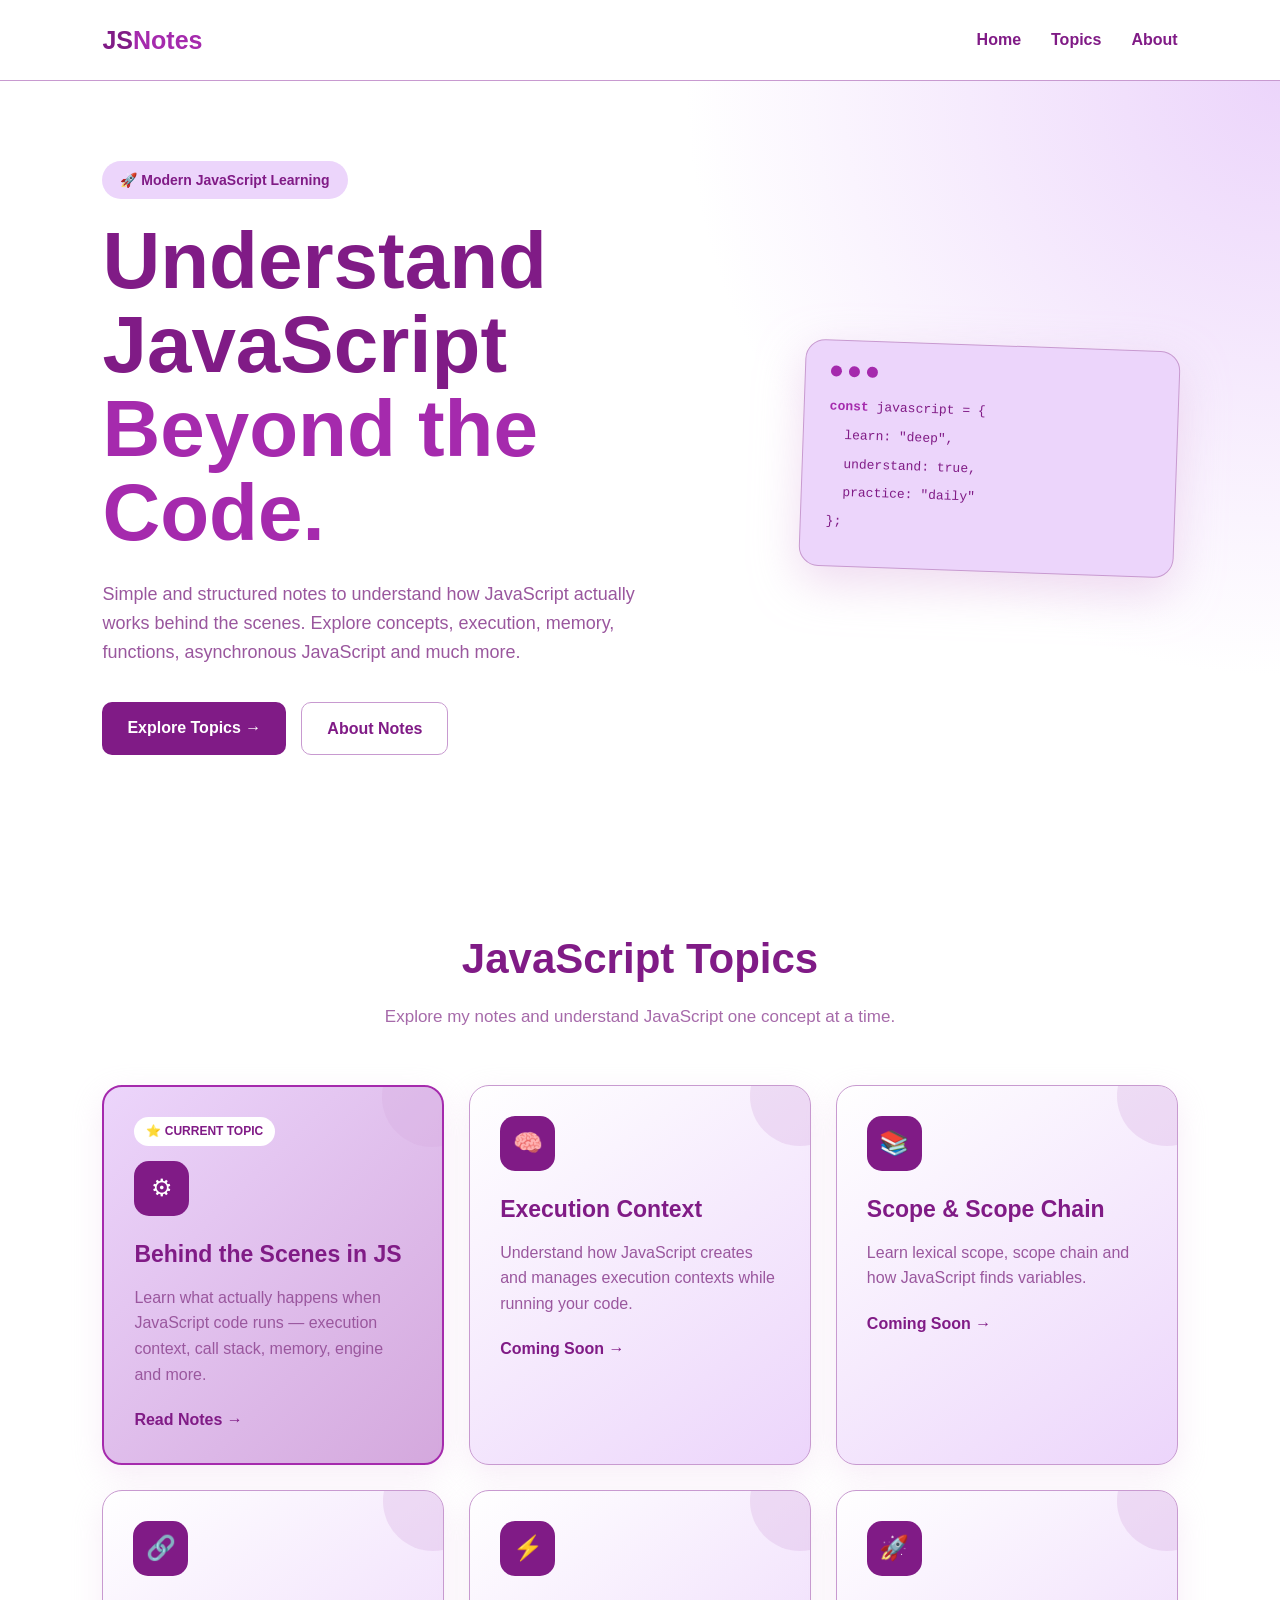
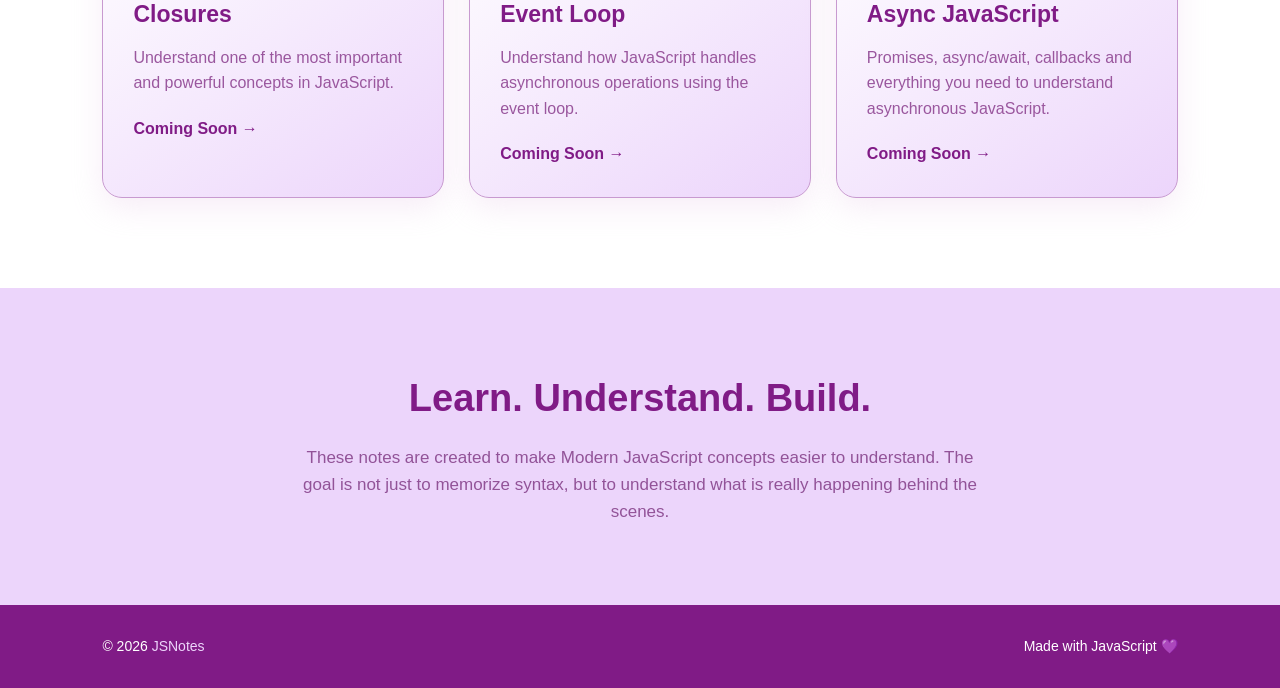
==== index.html @ 0c7227e9 "different folder creator for each file" ====
<!DOCTYPE html>
<html lang="en">
<head>
    <meta charset="UTF-8">
    <meta name="viewport" content="width=device-width, initial-scale=1.0">

    <title>Modern JavaScript Notes</title>

    <style>
        :root {
            --bg: #ffffff;
            --panel: #ecd5fb;
            --panel2: #d4a8dd;

            --text: #801b86;
            --muted: #cb91cf;

            --accent: #801b86;
            --accent2: #a52aad;

            --border: #c89ad0;
            --code: #e1c7e6;

            --shadow: 0 16px 45px rgba(229, 195, 230, 0.6);
        }

        * {
            margin: 0;
            padding: 0;
            box-sizing: border-box;
        }

        html {
            scroll-behavior: smooth;
        }

        body {
            font-family: Arial, Helvetica, sans-serif;
            background: var(--bg);
            color: var(--text);
            line-height: 1.6;
        }

        /* ================= NAVBAR ================= */

        nav {
            width: 100%;
            padding: 20px 8%;
            display: flex;
            justify-content: space-between;
            align-items: center;

            background: rgba(255, 255, 255, 0.9);
            border-bottom: 1px solid var(--border);

            position: sticky;
            top: 0;
            z-index: 100;

            backdrop-filter: blur(10px);
        }

        .logo {
            font-size: 25px;
            font-weight: 800;
            color: var(--accent);
        }

        .logo span {
            color: var(--accent2);
        }

        nav ul {
            display: flex;
            list-style: none;
            gap: 30px;
        }

        nav ul li a {
            text-decoration: none;
            color: var(--text);
            font-weight: 600;
            transition: 0.3s;
        }

        nav ul li a:hover {
            color: var(--accent2);
        }

        /* ================= HERO ================= */

        .hero {
            min-height: 75vh;
            padding: 80px 8%;

            display: flex;
            justify-content: space-between;
            align-items: center;
            gap: 50px;

            background:
                radial-gradient(
                    circle at top right,
                    var(--panel),
                    transparent 40%
                );
        }

        .hero-content {
            max-width: 650px;
        }

        .tag {
            display: inline-block;
            padding: 8px 18px;
            border-radius: 30px;

            background: var(--panel);
            color: var(--accent);

            font-size: 14px;
            font-weight: 700;

            margin-bottom: 20px;
        }

        .hero h1 {
            font-size: clamp(45px, 7vw, 80px);
            line-height: 1.05;
            margin-bottom: 25px;
        }

        .hero h1 span {
            color: var(--accent2);
        }

        .hero p {
            color: #9a579e;
            font-size: 18px;
            max-width: 570px;
            margin-bottom: 35px;
        }

        .hero-buttons {
            display: flex;
            gap: 15px;
            flex-wrap: wrap;
        }

        .btn {
            display: inline-block;
            padding: 13px 25px;
            border-radius: 10px;

            text-decoration: none;
            font-weight: 700;

            transition: 0.3s;
        }

        .btn-primary {
            background: var(--accent);
            color: white;
        }

        .btn-primary:hover {
            background: var(--accent2);
            transform: translateY(-3px);
            box-shadow: var(--shadow);
        }

        .btn-secondary {
            border: 1px solid var(--border);
            color: var(--accent);
            background: white;
        }

        .btn-secondary:hover {
            background: var(--panel);
            transform: translateY(-3px);
        }

        /* ================= JS VISUAL ================= */

        .hero-code {
            width: 400px;
            max-width: 100%;

            background: var(--panel);
            border: 1px solid var(--border);

            padding: 25px;
            border-radius: 20px;

            box-shadow: var(--shadow);

            transform: rotate(2deg);
            transition: 0.4s;
        }

        .hero-code:hover {
            transform: rotate(0deg) translateY(-8px);
        }

        .dots {
            display: flex;
            gap: 7px;
            margin-bottom: 20px;
        }

        .dots span {
            width: 11px;
            height: 11px;
            border-radius: 50%;
            background: var(--accent2);
        }

        .code-line {
            font-family: monospace;
            color: var(--accent);
            margin: 8px 0;
        }

        .code-keyword {
            color: #a52aad;
            font-weight: bold;
        }

        /* ================= TOPICS ================= */

        .topics {
            padding: 90px 8%;
            background: #fff;
        }

        .section-heading {
            text-align: center;
            margin-bottom: 55px;
        }

        .section-heading h2 {
            font-size: 42px;
            margin-bottom: 10px;
        }

        .section-heading p {
            color: #a66aaa;
            font-size: 17px;
        }

        .cards {
            display: grid;
            grid-template-columns: repeat(3, 1fr);
            gap: 25px;
        }

        .card {
            padding: 30px;

            background: linear-gradient(
                145deg,
                #ffffff,
                var(--panel)
            );

            border: 1px solid var(--border);
            border-radius: 20px;

            box-shadow: 0 10px 30px rgba(229, 195, 230, 0.3);

            transition: 0.35s;

            position: relative;
            overflow: hidden;
        }

        .card::before {
            content: "";
            position: absolute;

            width: 100px;
            height: 100px;

            background: var(--panel2);

            border-radius: 50%;

            right: -40px;
            top: -40px;

            opacity: 0.3;
        }

        .card:hover {
            transform: translateY(-10px);
            box-shadow: var(--shadow);
            border-color: var(--accent2);
        }

        .card-icon {
            width: 55px;
            height: 55px;

            display: flex;
            align-items: center;
            justify-content: center;

            border-radius: 15px;

            background: var(--accent);
            color: white;

            font-size: 24px;
            margin-bottom: 20px;
        }

        .card h3 {
            font-size: 23px;
            margin-bottom: 12px;
        }

        .card p {
            color: #9a579e;
            margin-bottom: 20px;
        }

        .card a {
            color: var(--accent);
            text-decoration: none;
            font-weight: 700;
        }

        .card a:hover {
            color: var(--accent2);
        }

        /* FEATURED CARD */

        .card.featured {
            background: linear-gradient(
                135deg,
                var(--panel),
                var(--panel2)
            );

            border: 2px solid var(--accent2);
        }

        .featured-label {
            display: inline-block;

            padding: 5px 12px;
            margin-bottom: 15px;

            border-radius: 20px;

            background: white;
            color: var(--accent);

            font-size: 12px;
            font-weight: 800;
        }

        /* ================= ABOUT ================= */

        .about {
            padding: 80px 8%;
            background: var(--panel);
            text-align: center;
        }

        .about h2 {
            font-size: 38px;
            margin-bottom: 15px;
        }

        .about p {
            max-width: 700px;
            margin: auto;

            color: #925398;
            font-size: 17px;
        }

        /* ================= FOOTER ================= */

        footer {
            padding: 30px 8%;

            display: flex;
            justify-content: space-between;
            align-items: center;

            background: var(--accent);
            color: white;
        }

        footer p {
            font-size: 14px;
        }

        footer span {
            color: var(--panel);
        }

        /* ================= RESPONSIVE ================= */

        @media (max-width: 900px) {

            .hero {
                flex-direction: column;
                text-align: center;
                padding-top: 60px;
            }

            .hero p {
                margin-left: auto;
                margin-right: auto;
            }

            .hero-buttons {
                justify-content: center;
            }

            .cards {
                grid-template-columns: repeat(2, 1fr);
            }

            nav {
                padding: 18px 5%;
            }
        }

        @media (max-width: 600px) {

            nav ul {
                display: none;
            }

            .hero {
                padding: 60px 5%;
            }

            .topics,
            .about {
                padding-left: 5%;
                padding-right: 5%;
            }

            .cards {
                grid-template-columns: 1fr;
            }

            .section-heading h2 {
                font-size: 32px;
            }

            footer {
                flex-direction: column;
                gap: 10px;
                text-align: center;
            }
        }
    </style>
</head>

<body>

    <!-- ================= NAVBAR ================= -->

    <nav>

        <div class="logo">
            JS<span>Notes</span>
        </div>

        <ul>
            <li><a href="#home">Home</a></li>
            <li><a href="#topics">Topics</a></li>
            <li><a href="#about">About</a></li>
        </ul>

    </nav>


    <!-- ================= HERO ================= -->

    <section class="hero" id="home">

        <div class="hero-content">

            <span class="tag">
                🚀 Modern JavaScript Learning
            </span>

            <h1>
                Understand JavaScript
                <span>Beyond the Code.</span>
            </h1>

            <p>
                Simple and structured notes to understand how
                JavaScript actually works behind the scenes.
                Explore concepts, execution, memory, functions,
                asynchronous JavaScript and much more.
            </p>

            <div class="hero-buttons">

                <a href="#topics" class="btn btn-primary">
                    Explore Topics →
                </a>

                <a href="#about" class="btn btn-secondary">
                    About Notes
                </a>

            </div>

        </div>


        <!-- CODE CARD -->

        <div class="hero-code">

            <div class="dots">
                <span></span>
                <span></span>
                <span></span>
            </div>

            <div class="code-line">
                <span class="code-keyword">const</span>
                javascript = {
            </div>

            <div class="code-line">
                &nbsp;&nbsp;learn: "deep",
            </div>

            <div class="code-line">
                &nbsp;&nbsp;understand: true,
            </div>

            <div class="code-line">
                &nbsp;&nbsp;practice: "daily"
            </div>

            <div class="code-line">
                };
            </div>

        </div>

    </section>


    <!-- ================= TOPICS ================= -->

    <section class="topics" id="topics">

        <div class="section-heading">

            <h2>JavaScript Topics</h2>

            <p>
                Explore my notes and understand JavaScript
                one concept at a time.
            </p>

        </div>


        <div class="cards">

            <!-- FEATURED -->

            <div class="card featured">

                <span class="featured-label">
                    ⭐ CURRENT TOPIC
                </span>

                <div class="card-icon">
                    ⚙
                </div>

                <h3>
                    Behind the Scenes in JS
                </h3>

                <p>
                    Learn what actually happens when JavaScript
                    code runs — execution context, call stack,
                    memory, engine and more.
                </p>

                <a href="#">
                    Read Notes →
                </a>

            </div>


            <!-- CARD 2 -->

            <div class="card">

                <div class="card-icon">
                    🧠
                </div>

                <h3>
                    Execution Context
                </h3>

                <p>
                    Understand how JavaScript creates and manages
                    execution contexts while running your code.
                </p>

                <a href="#">
                    Coming Soon →
                </a>

            </div>


            <!-- CARD 3 -->

            <div class="card">

                <div class="card-icon">
                    📚
                </div>

                <h3>
                    Scope & Scope Chain
                </h3>

                <p>
                    Learn lexical scope, scope chain and how
                    JavaScript finds variables.
                </p>

                <a href="#">
                    Coming Soon →
                </a>

            </div>


            <!-- CARD 4 -->

            <div class="card">

                <div class="card-icon">
                    🔗
                </div>

                <h3>
                    Closures
                </h3>

                <p>
                    Understand one of the most important and
                    powerful concepts in JavaScript.
                </p>

                <a href="#">
                    Coming Soon →
                </a>

            </div>


            <!-- CARD 5 -->

            <div class="card">

                <div class="card-icon">
                    ⚡
                </div>

                <h3>
                    Event Loop
                </h3>

                <p>
                    Understand how JavaScript handles asynchronous
                    operations using the event loop.
                </p>

                <a href="#">
                    Coming Soon →
                </a>

            </div>


            <!-- CARD 6 -->

            <div class="card">

                <div class="card-icon">
                    🚀
                </div>

                <h3>
                    Async JavaScript
                </h3>

                <p>
                    Promises, async/await, callbacks and everything
                    you need to understand asynchronous JavaScript.
                </p>

                <a href="#">
                    Coming Soon →
                </a>

            </div>

        </div>

    </section>


    <!-- ================= ABOUT ================= -->

    <section class="about" id="about">

        <h2>
            Learn. Understand. Build.
        </h2>

        <p>
            These notes are created to make Modern JavaScript
            concepts easier to understand. The goal is not just
            to memorize syntax, but to understand what is really
            happening behind the scenes.
        </p>

    </section>


    <!-- ================= FOOTER ================= -->

    <footer>

        <p>
            © 2026 <span>JSNotes</span>
        </p>

        <p>
            Made with JavaScript 💜
        </p>

    </footer>


</body>
</html>
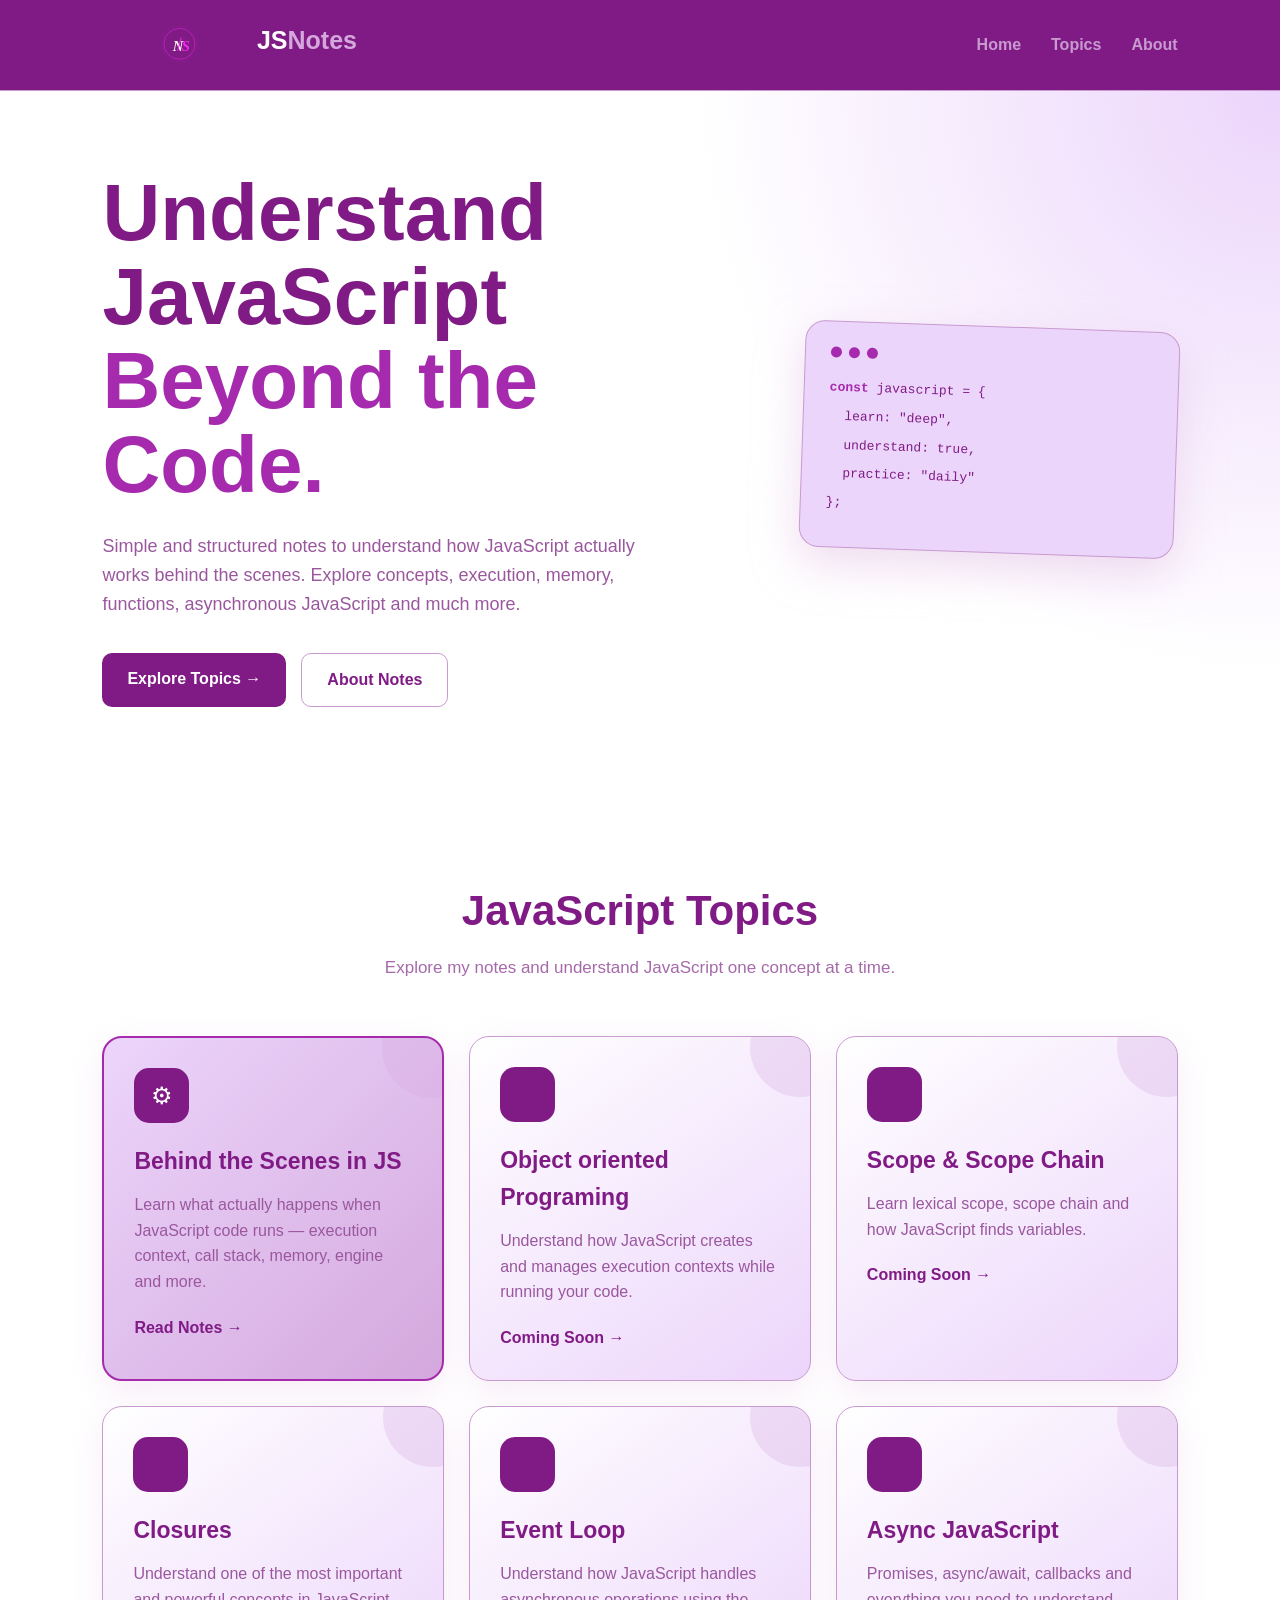
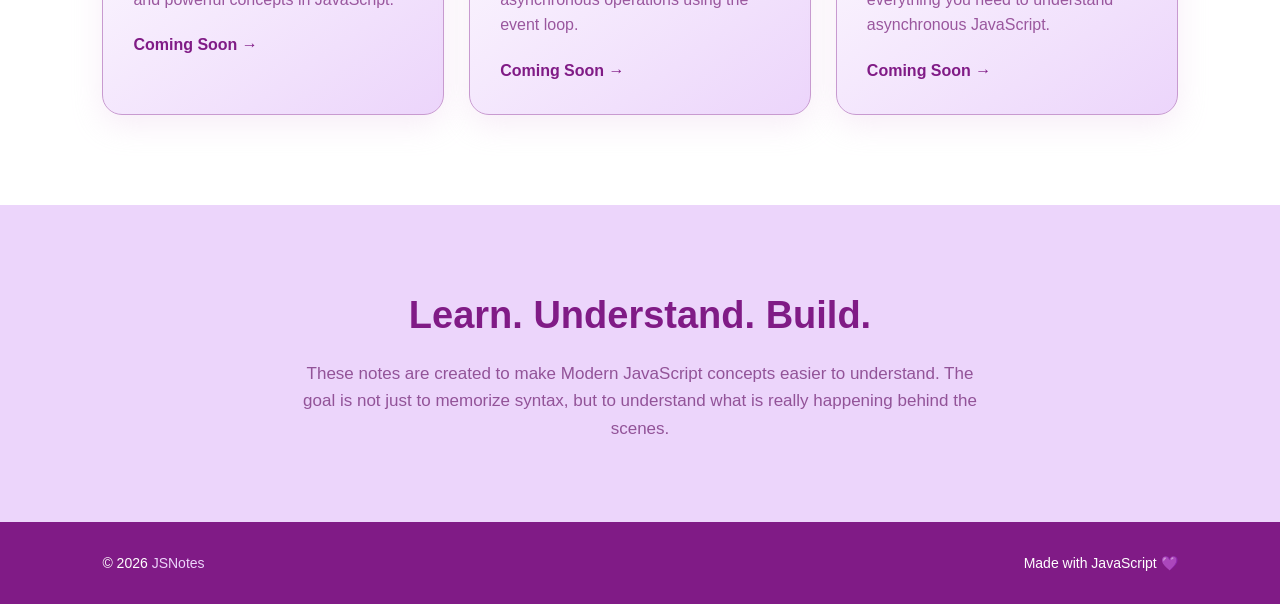
==== commit 10925bcd: "home page added" ====
--- a/index.html
+++ b/index.html
@@ -1,467 +1,12 @@
 <!DOCTYPE html>
 <html lang="en">
+
 <head>
     <meta charset="UTF-8">
     <meta name="viewport" content="width=device-width, initial-scale=1.0">
 
     <title>Modern JavaScript Notes</title>
-
-    <style>
-        :root {
-            --bg: #ffffff;
-            --panel: #ecd5fb;
-            --panel2: #d4a8dd;
-
-            --text: #801b86;
-            --muted: #cb91cf;
-
-            --accent: #801b86;
-            --accent2: #a52aad;
-
-            --border: #c89ad0;
-            --code: #e1c7e6;
-
-            --shadow: 0 16px 45px rgba(229, 195, 230, 0.6);
-        }
-
-        * {
-            margin: 0;
-            padding: 0;
-            box-sizing: border-box;
-        }
-
-        html {
-            scroll-behavior: smooth;
-        }
-
-        body {
-            font-family: Arial, Helvetica, sans-serif;
-            background: var(--bg);
-            color: var(--text);
-            line-height: 1.6;
-        }
-
-        /* ================= NAVBAR ================= */
-
-        nav {
-            width: 100%;
-            padding: 20px 8%;
-            display: flex;
-            justify-content: space-between;
-            align-items: center;
-
-            background: rgba(255, 255, 255, 0.9);
-            border-bottom: 1px solid var(--border);
-
-            position: sticky;
-            top: 0;
-            z-index: 100;
-
-            backdrop-filter: blur(10px);
-        }
-
-        .logo {
-            font-size: 25px;
-            font-weight: 800;
-            color: var(--accent);
-        }
-
-        .logo span {
-            color: var(--accent2);
-        }
-
-        nav ul {
-            display: flex;
-            list-style: none;
-            gap: 30px;
-        }
-
-        nav ul li a {
-            text-decoration: none;
-            color: var(--text);
-            font-weight: 600;
-            transition: 0.3s;
-        }
-
-        nav ul li a:hover {
-            color: var(--accent2);
-        }
-
-        /* ================= HERO ================= */
-
-        .hero {
-            min-height: 75vh;
-            padding: 80px 8%;
-
-            display: flex;
-            justify-content: space-between;
-            align-items: center;
-            gap: 50px;
-
-            background:
-                radial-gradient(
-                    circle at top right,
-                    var(--panel),
-                    transparent 40%
-                );
-        }
-
-        .hero-content {
-            max-width: 650px;
-        }
-
-        .tag {
-            display: inline-block;
-            padding: 8px 18px;
-            border-radius: 30px;
-
-            background: var(--panel);
-            color: var(--accent);
-
-            font-size: 14px;
-            font-weight: 700;
-
-            margin-bottom: 20px;
-        }
-
-        .hero h1 {
-            font-size: clamp(45px, 7vw, 80px);
-            line-height: 1.05;
-            margin-bottom: 25px;
-        }
-
-        .hero h1 span {
-            color: var(--accent2);
-        }
-
-        .hero p {
-            color: #9a579e;
-            font-size: 18px;
-            max-width: 570px;
-            margin-bottom: 35px;
-        }
-
-        .hero-buttons {
-            display: flex;
-            gap: 15px;
-            flex-wrap: wrap;
-        }
-
-        .btn {
-            display: inline-block;
-            padding: 13px 25px;
-            border-radius: 10px;
-
-            text-decoration: none;
-            font-weight: 700;
-
-            transition: 0.3s;
-        }
-
-        .btn-primary {
-            background: var(--accent);
-            color: white;
-        }
-
-        .btn-primary:hover {
-            background: var(--accent2);
-            transform: translateY(-3px);
-            box-shadow: var(--shadow);
-        }
-
-        .btn-secondary {
-            border: 1px solid var(--border);
-            color: var(--accent);
-            background: white;
-        }
-
-        .btn-secondary:hover {
-            background: var(--panel);
-            transform: translateY(-3px);
-        }
-
-        /* ================= JS VISUAL ================= */
-
-        .hero-code {
-            width: 400px;
-            max-width: 100%;
-
-            background: var(--panel);
-            border: 1px solid var(--border);
-
-            padding: 25px;
-            border-radius: 20px;
-
-            box-shadow: var(--shadow);
-
-            transform: rotate(2deg);
-            transition: 0.4s;
-        }
-
-        .hero-code:hover {
-            transform: rotate(0deg) translateY(-8px);
-        }
-
-        .dots {
-            display: flex;
-            gap: 7px;
-            margin-bottom: 20px;
-        }
-
-        .dots span {
-            width: 11px;
-            height: 11px;
-            border-radius: 50%;
-            background: var(--accent2);
-        }
-
-        .code-line {
-            font-family: monospace;
-            color: var(--accent);
-            margin: 8px 0;
-        }
-
-        .code-keyword {
-            color: #a52aad;
-            font-weight: bold;
-        }
-
-        /* ================= TOPICS ================= */
-
-        .topics {
-            padding: 90px 8%;
-            background: #fff;
-        }
-
-        .section-heading {
-            text-align: center;
-            margin-bottom: 55px;
-        }
-
-        .section-heading h2 {
-            font-size: 42px;
-            margin-bottom: 10px;
-        }
-
-        .section-heading p {
-            color: #a66aaa;
-            font-size: 17px;
-        }
-
-        .cards {
-            display: grid;
-            grid-template-columns: repeat(3, 1fr);
-            gap: 25px;
-        }
-
-        .card {
-            padding: 30px;
-
-            background: linear-gradient(
-                145deg,
-                #ffffff,
-                var(--panel)
-            );
-
-            border: 1px solid var(--border);
-            border-radius: 20px;
-
-            box-shadow: 0 10px 30px rgba(229, 195, 230, 0.3);
-
-            transition: 0.35s;
-
-            position: relative;
-            overflow: hidden;
-        }
-
-        .card::before {
-            content: "";
-            position: absolute;
-
-            width: 100px;
-            height: 100px;
-
-            background: var(--panel2);
-
-            border-radius: 50%;
-
-            right: -40px;
-            top: -40px;
-
-            opacity: 0.3;
-        }
-
-        .card:hover {
-            transform: translateY(-10px);
-            box-shadow: var(--shadow);
-            border-color: var(--accent2);
-        }
-
-        .card-icon {
-            width: 55px;
-            height: 55px;
-
-            display: flex;
-            align-items: center;
-            justify-content: center;
-
-            border-radius: 15px;
-
-            background: var(--accent);
-            color: white;
-
-            font-size: 24px;
-            margin-bottom: 20px;
-        }
-
-        .card h3 {
-            font-size: 23px;
-            margin-bottom: 12px;
-        }
-
-        .card p {
-            color: #9a579e;
-            margin-bottom: 20px;
-        }
-
-        .card a {
-            color: var(--accent);
-            text-decoration: none;
-            font-weight: 700;
-        }
-
-        .card a:hover {
-            color: var(--accent2);
-        }
-
-        /* FEATURED CARD */
-
-        .card.featured {
-            background: linear-gradient(
-                135deg,
-                var(--panel),
-                var(--panel2)
-            );
-
-            border: 2px solid var(--accent2);
-        }
-
-        .featured-label {
-            display: inline-block;
-
-            padding: 5px 12px;
-            margin-bottom: 15px;
-
-            border-radius: 20px;
-
-            background: white;
-            color: var(--accent);
-
-            font-size: 12px;
-            font-weight: 800;
-        }
-
-        /* ================= ABOUT ================= */
-
-        .about {
-            padding: 80px 8%;
-            background: var(--panel);
-            text-align: center;
-        }
-
-        .about h2 {
-            font-size: 38px;
-            margin-bottom: 15px;
-        }
-
-        .about p {
-            max-width: 700px;
-            margin: auto;
-
-            color: #925398;
-            font-size: 17px;
-        }
-
-        /* ================= FOOTER ================= */
-
-        footer {
-            padding: 30px 8%;
-
-            display: flex;
-            justify-content: space-between;
-            align-items: center;
-
-            background: var(--accent);
-            color: white;
-        }
-
-        footer p {
-            font-size: 14px;
-        }
-
-        footer span {
-            color: var(--panel);
-        }
-
-        /* ================= RESPONSIVE ================= */
-
-        @media (max-width: 900px) {
-
-            .hero {
-                flex-direction: column;
-                text-align: center;
-                padding-top: 60px;
-            }
-
-            .hero p {
-                margin-left: auto;
-                margin-right: auto;
-            }
-
-            .hero-buttons {
-                justify-content: center;
-            }
-
-            .cards {
-                grid-template-columns: repeat(2, 1fr);
-            }
-
-            nav {
-                padding: 18px 5%;
-            }
-        }
-
-        @media (max-width: 600px) {
-
-            nav ul {
-                display: none;
-            }
-
-            .hero {
-                padding: 60px 5%;
-            }
-
-            .topics,
-            .about {
-                padding-left: 5%;
-                padding-right: 5%;
-            }
-
-            .cards {
-                grid-template-columns: 1fr;
-            }
-
-            .section-heading h2 {
-                font-size: 32px;
-            }
-
-            footer {
-                flex-direction: column;
-                gap: 10px;
-                text-align: center;
-            }
-        }
-    </style>
+    <link rel="stylesheet" href="style.css">
 </head>
 
 <body>
@@ -471,6 +16,7 @@
     <nav>
 
         <div class="logo">
+            <img src="image/logoT.svg" alt="">
             JS<span>Notes</span>
         </div>
 
@@ -488,11 +34,6 @@
     <section class="hero" id="home">
 
         <div class="hero-content">
-
-            <span class="tag">
-                🚀 Modern JavaScript Learning
-            </span>
-
             <h1>
                 Understand JavaScript
                 <span>Beyond the Code.</span>
@@ -519,11 +60,8 @@
 
         </div>
 
-
         <!-- CODE CARD -->
-
         <div class="hero-code">
-
             <div class="dots">
                 <span></span>
                 <span></span>
@@ -575,12 +113,7 @@
         <div class="cards">
 
             <!-- FEATURED -->
-
             <div class="card featured">
-
-                <span class="featured-label">
-                    ⭐ CURRENT TOPIC
-                </span>
 
                 <div class="card-icon">
                     ⚙
@@ -596,23 +129,22 @@
                     memory, engine and more.
                 </p>
 
-                <a href="#">
+                <a href="./bindtheScene/Beind_the_scene.html" target="_blank">
                     Read Notes →
                 </a>
 
             </div>
 
-
-            <!-- CARD 2 -->
-
-            <div class="card">
-
-                <div class="card-icon">
-                    🧠
-                </div>
-
-                <h3>
-                    Execution Context
+            <!-- OOP -->
+
+            <div class="card">
+
+                <div class="card-icon">
+                    
+                </div>
+
+                <h3>
+                    Object oriented Programing
                 </h3>
 
                 <p>
@@ -632,7 +164,7 @@
             <div class="card">
 
                 <div class="card-icon">
-                    📚
+                    
                 </div>
 
                 <h3>
@@ -656,7 +188,7 @@
             <div class="card">
 
                 <div class="card-icon">
-                    🔗
+                    
                 </div>
 
                 <h3>
@@ -680,7 +212,7 @@
             <div class="card">
 
                 <div class="card-icon">
-                    ⚡
+                    
                 </div>
 
                 <h3>
@@ -704,7 +236,7 @@
             <div class="card">
 
                 <div class="card-icon">
-                    🚀
+                    
                 </div>
 
                 <h3>
@@ -761,5 +293,5 @@
 
 
 </body>
-</html>
-
+
+</html>
--- a/style.css
+++ b/style.css
@@ -0,0 +1,427 @@
+        :root {
+            --bg: #ffffff;
+            --panel: #ecd5fb;
+            --panel2: #d4a8dd;
+            --text: #801b86;
+            --muted: #cb91cf;
+            --accent: #801b86;
+            --accent2: #a52aad;
+            --border: #c89ad0;
+            --code: #e1c7e6;
+            --shadow: 0 16px 45px rgba(229, 195, 230, 0.6);
+        }
+
+        * {
+            margin: 0;
+            padding: 0;
+            box-sizing: border-box;
+        }
+
+        html {
+            scroll-behavior: smooth;
+        }
+
+        body {
+            font-family: Arial, Helvetica, sans-serif;
+            background: var(--bg);
+            color: var(--text);
+            line-height: 1.6;
+        }
+
+        /* ================= NAVBAR ================= */
+
+        nav {
+            width: 100%;
+            padding: 20px 8%;
+            display: flex;
+            justify-content: space-between;
+            align-items: center;
+            /* background: rgba(255, 255, 255, 0.9; */
+            border-bottom: 1px solid var(--border);
+            position: sticky;
+            top: 0;
+            z-index: 100;
+            backdrop-filter: blur(10px);
+            background: var(--text);
+        }
+
+        .logo {
+            font-size: 25px;
+            font-weight: 800;
+            display: flex;
+            color: var(--bg);
+        }
+ .logo img {
+            height: 50px;
+        }
+ .logo span {
+    color: var(--panel2);
+}nav ul {
+    display: flex;
+    list-style: none;
+    gap: 30px;
+    }
+
+nav ul li a {
+            text-decoration: none;
+            color: var(--border);
+            font-weight: 600;
+            transition: 0.3s;
+        }
+
+nav ul li a:hover {
+    color: var(--panel);
+}
+
+        /* ================= HERO ================= */
+
+ .hero {
+            min-height: 75vh;
+            padding: 80px 8%;
+
+            display: flex;
+            justify-content: space-between;
+            align-items: center;
+            gap: 50px;
+
+            background:
+                radial-gradient(circle at top right,
+                    var(--panel),
+                    transparent 40%);
+        }
+
+        .hero-content {
+            max-width: 650px;
+        }
+
+.hero h1 {
+            font-size: clamp(45px, 7vw, 80px);
+            line-height: 1.05;
+            margin-bottom: 25px;
+        }
+
+.hero h1 span {
+            color: var(--accent2);
+        }
+
+.hero p {
+            color: #9a579e;
+            font-size: 18px;
+            max-width: 570px;
+            margin-bottom: 35px;
+        }
+
+.hero-buttons {
+            display: flex;
+            gap: 15px;
+            flex-wrap: wrap;
+        }
+
+.btn {
+            display: inline-block;
+            padding: 13px 25px;
+            border-radius: 10px;
+
+            text-decoration: none;
+            font-weight: 700;
+
+            transition: 0.3s;
+        }
+
+.btn-primary {
+            background: var(--accent);
+            color: white;
+        }
+
+.btn-primary:hover {
+            background: var(--accent2);
+            transform: translateY(-3px);
+            box-shadow: var(--shadow);
+        }
+
+.btn-secondary {
+            border: 1px solid var(--border);
+            color: var(--accent);
+            background: white;
+        }
+
+.btn-secondary:hover {
+            background: var(--panel);
+            transform: translateY(-3px);
+        }
+
+        /* ================= JS VISUAL ================= */
+
+.hero-code {
+            width: 400px;
+            max-width: 100%;
+
+            background: var(--panel);
+            border: 1px solid var(--border);
+
+            padding: 25px;
+            border-radius: 20px;
+
+            box-shadow: var(--shadow);
+
+            transform: rotate(2deg);
+            transition: 0.4s;
+        }
+
+.hero-code:hover {
+            transform: rotate(0deg) translateY(-8px);
+        }
+
+.dots {
+            display: flex;
+            gap: 7px;
+            margin-bottom: 20px;
+        }
+
+.dots span {
+            width: 11px;
+            height: 11px;
+            border-radius: 50%;
+            background: var(--accent2);
+        }
+
+.code-line {
+            font-family: monospace;
+            color: var(--accent);
+            margin: 8px 0;
+        }
+
+.code-keyword {
+            color: #a52aad;
+            font-weight: bold;
+        }
+
+        /* ================= TOPICS ================= */
+
+.topics {
+            padding: 90px 8%;
+            background: #fff;
+        }
+
+.section-heading {
+            text-align: center;
+            margin-bottom: 55px;
+        }
+
+.section-heading h2 {
+            font-size: 42px;
+            margin-bottom: 10px;
+        }
+
+.section-heading p {
+            color: #a66aaa;
+            font-size: 17px;
+        }
+
+.cards {
+            display: grid;
+            grid-template-columns: repeat(3, 1fr);
+            gap: 25px;
+        }
+
+.card {
+            padding: 30px;
+
+            background: linear-gradient(145deg,
+                    #ffffff,
+                    var(--panel));
+
+            border: 1px solid var(--border);
+            border-radius: 20px;
+
+            box-shadow: 0 10px 30px rgba(229, 195, 230, 0.3);
+
+            transition: 0.35s;
+
+            position: relative;
+            overflow: hidden;
+        }
+
+.card::before {
+            content: "";
+            position: absolute;
+
+            width: 100px;
+            height: 100px;
+
+            background: var(--panel2);
+
+            border-radius: 50%;
+
+            right: -40px;
+            top: -40px;
+
+            opacity: 0.3;
+        }
+
+.card:hover {
+            transform: translateY(-10px);
+            box-shadow: var(--shadow);
+            border-color: var(--accent2);
+        }
+
+.card-icon {
+            width: 55px;
+            height: 55px;
+
+            display: flex;
+            align-items: center;
+            justify-content: center;
+
+            border-radius: 15px;
+
+            background: var(--accent);
+            color: white;
+
+            font-size: 24px;
+            margin-bottom: 20px;
+        }
+
+.card h3 {
+            font-size: 23px;
+            margin-bottom: 12px;
+        }
+
+.card p {
+            color: #9a579e;
+            margin-bottom: 20px;
+        }
+
+.card a {
+            color: var(--accent);
+            text-decoration: none;
+            font-weight: 700;
+        }
+
+.card a:hover {
+            color: var(--accent2);
+        }
+
+        /* FEATURED CARD */
+
+.card.featured {
+            background: linear-gradient(135deg,
+                    var(--panel),
+                    var(--panel2));
+
+            border: 2px solid var(--accent2);
+        }
+
+.featured-label {
+            display: inline-block;
+
+            padding: 5px 12px;
+            margin-bottom: 15px;
+
+            border-radius: 20px;
+
+            background: white;
+            color: var(--accent);
+
+            font-size: 12px;
+            font-weight: 800;
+        }
+
+        /* ================= ABOUT ================= */
+
+.about {
+            padding: 80px 8%;
+            background: var(--panel);
+            text-align: center;
+        }
+
+.about h2 {
+            font-size: 38px;
+            margin-bottom: 15px;
+        }
+
+.about p {
+            max-width: 700px;
+            margin: auto;
+
+            color: #925398;
+            font-size: 17px;
+        }
+
+        /* ================= FOOTER ================= */
+
+footer {
+            padding: 30px 8%;
+
+            display: flex;
+            justify-content: space-between;
+            align-items: center;
+    background: var(--accent);
+    color: white;
+}
+
+footer p {
+    font-size: 14px;
+    }
+
+footer span {
+    color: var(--panel);
+    }
+
+        /* ================= RESPONSIVE ================= */
+
+@media (max-width: 900px) {
+
+.hero {
+    flex-direction: column;
+    text-align: center;
+    padding-top: 60px;
+    }
+
+.hero p {
+    margin-left: auto;
+    margin-right: auto;
+}
+
+.hero-buttons {
+    justify-content: center;
+    }
+
+.cards {
+    grid-template-columns: repeat(2, 1fr);
+    }
+nav {
+    padding: 18px 5%;
+    }
+    }
+
+@media (max-width: 600px) {
+
+nav ul {
+    display: none;
+    }
+
+.hero {
+    padding: 60px 5%;
+    }
+
+.topics,
+.about {
+    padding-left: 5%;
+    padding-right: 5%;
+    }
+
+.cards {
+    grid-template-columns: 1fr;
+    }
+
+.section-heading h2 {
+    font-size: 32px;
+    }
+
+footer {
+    flex-direction: column;
+    gap: 10px;
+    text-align: center;
+            }
+        }
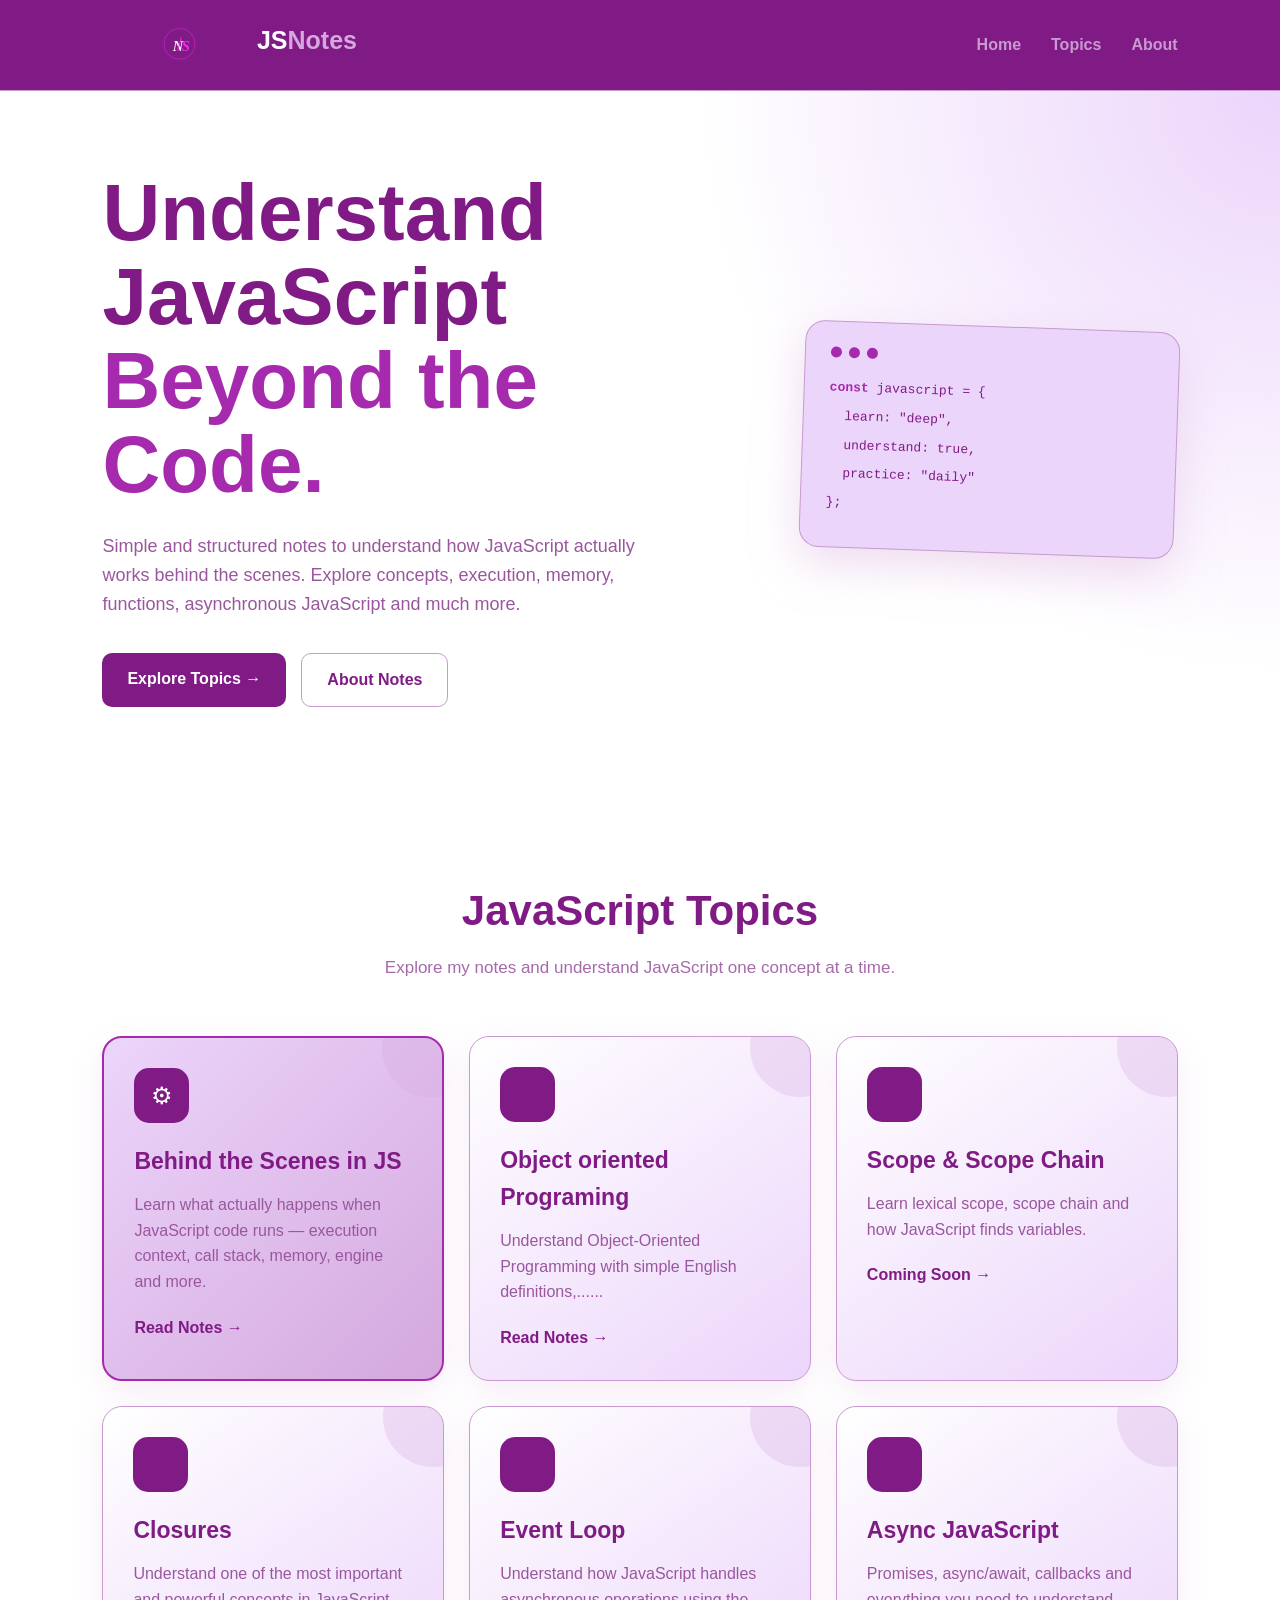
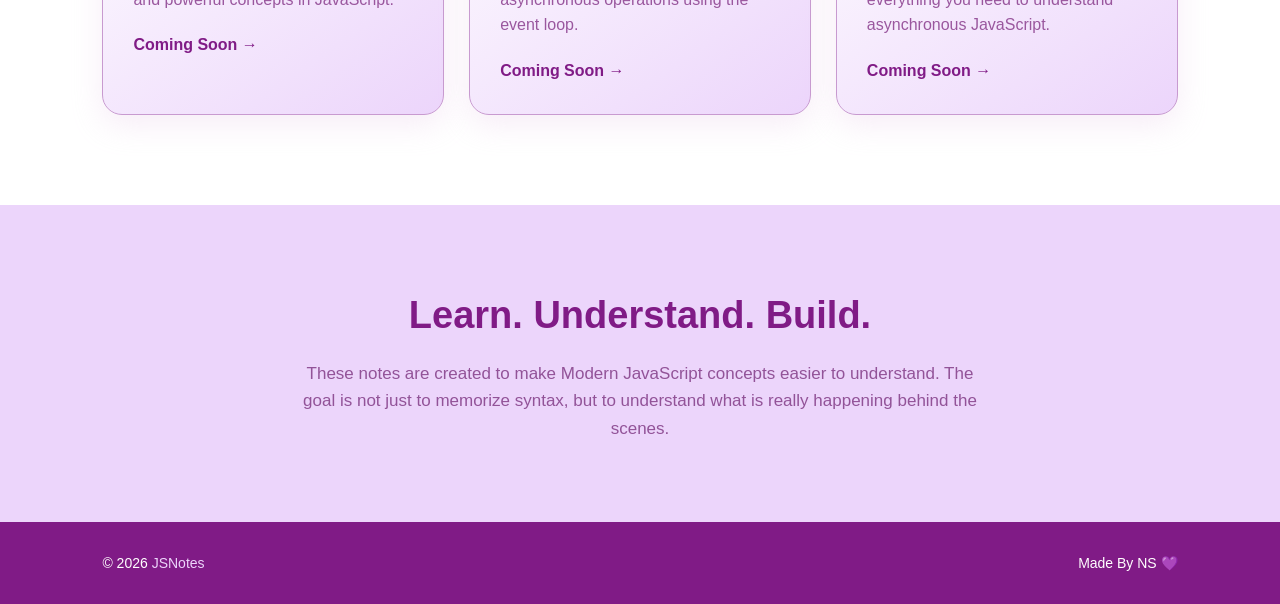
==== commit 66760bc7: "OOP done" ====
--- a/index.html
+++ b/index.html
@@ -148,12 +148,12 @@
                 </h3>
 
                 <p>
-                    Understand how JavaScript creates and manages
-                    execution contexts while running your code.
-                </p>
-
-                <a href="#">
-                    Coming Soon →
+                    Understand Object-Oriented Programming with
+                simple English definitions,......
+                </p>
+
+                <a href="./oop/oop.html" target="_blank">
+                    Read Notes →
                 </a>
 
             </div>
@@ -230,9 +230,7 @@
 
             </div>
 
-
             <!-- CARD 6 -->
-
             <div class="card">
 
                 <div class="card-icon">
@@ -253,32 +251,23 @@
                 </a>
 
             </div>
-
-        </div>
-
+        </div>
     </section>
 
-
     <!-- ================= ABOUT ================= -->
-
     <section class="about" id="about">
-
         <h2>
             Learn. Understand. Build.
         </h2>
-
         <p>
             These notes are created to make Modern JavaScript
             concepts easier to understand. The goal is not just
             to memorize syntax, but to understand what is really
             happening behind the scenes.
         </p>
-
     </section>
 
-
     <!-- ================= FOOTER ================= -->
-
     <footer>
 
         <p>
@@ -286,7 +275,7 @@
         </p>
 
         <p>
-            Made with JavaScript 💜
+            Made By NS 💜
         </p>
 
     </footer>
